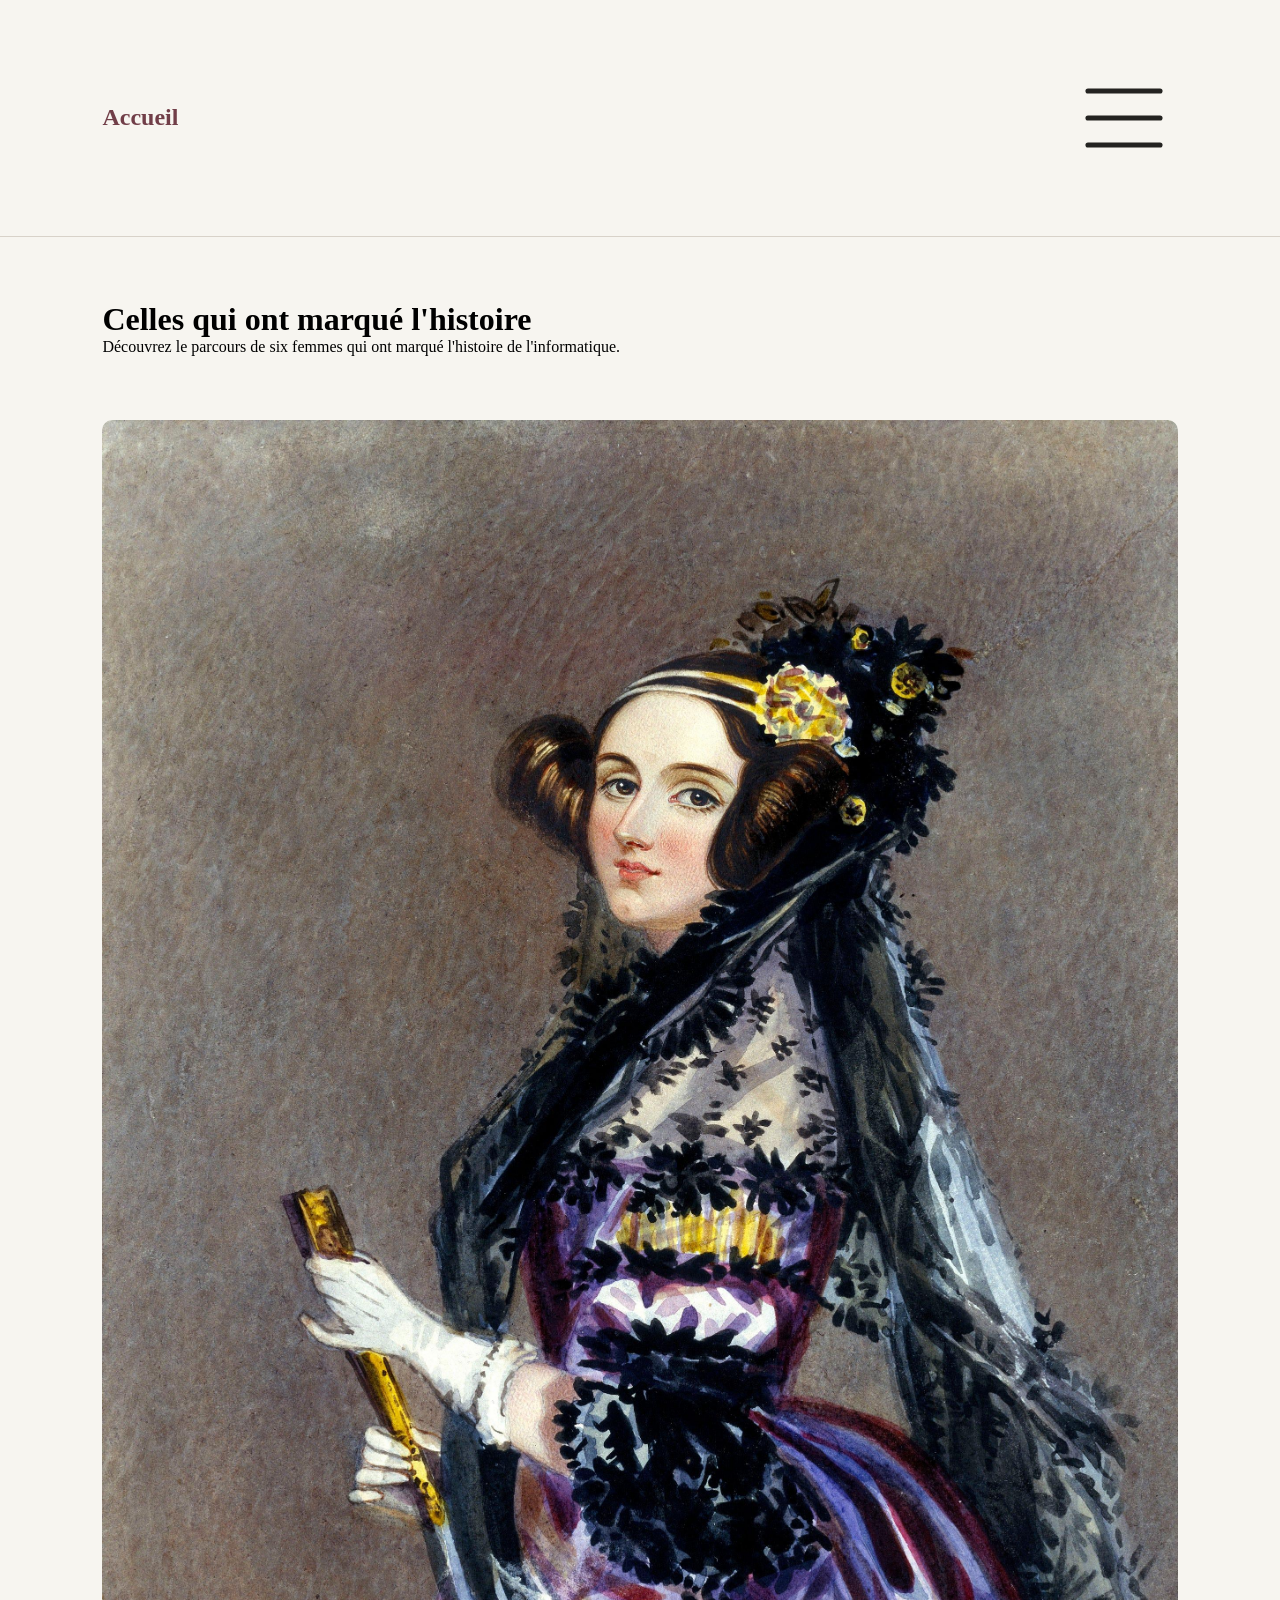
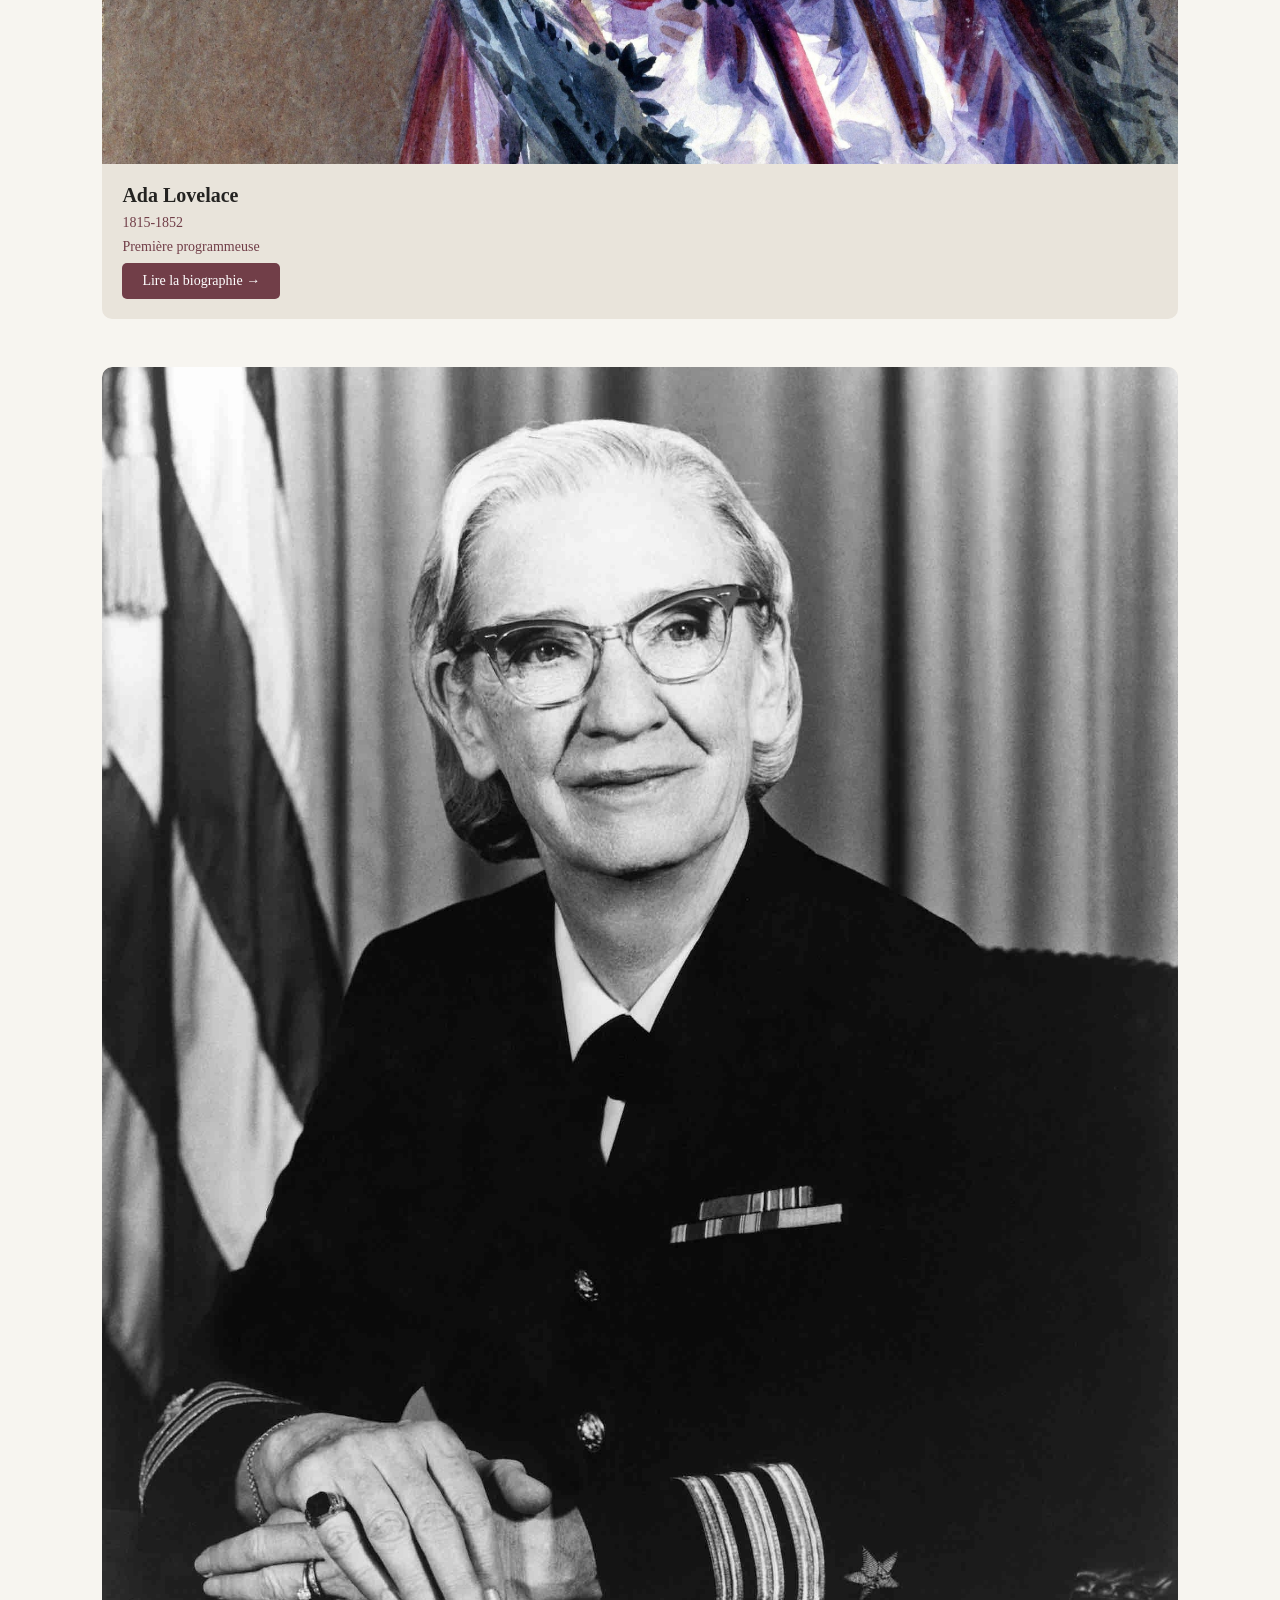
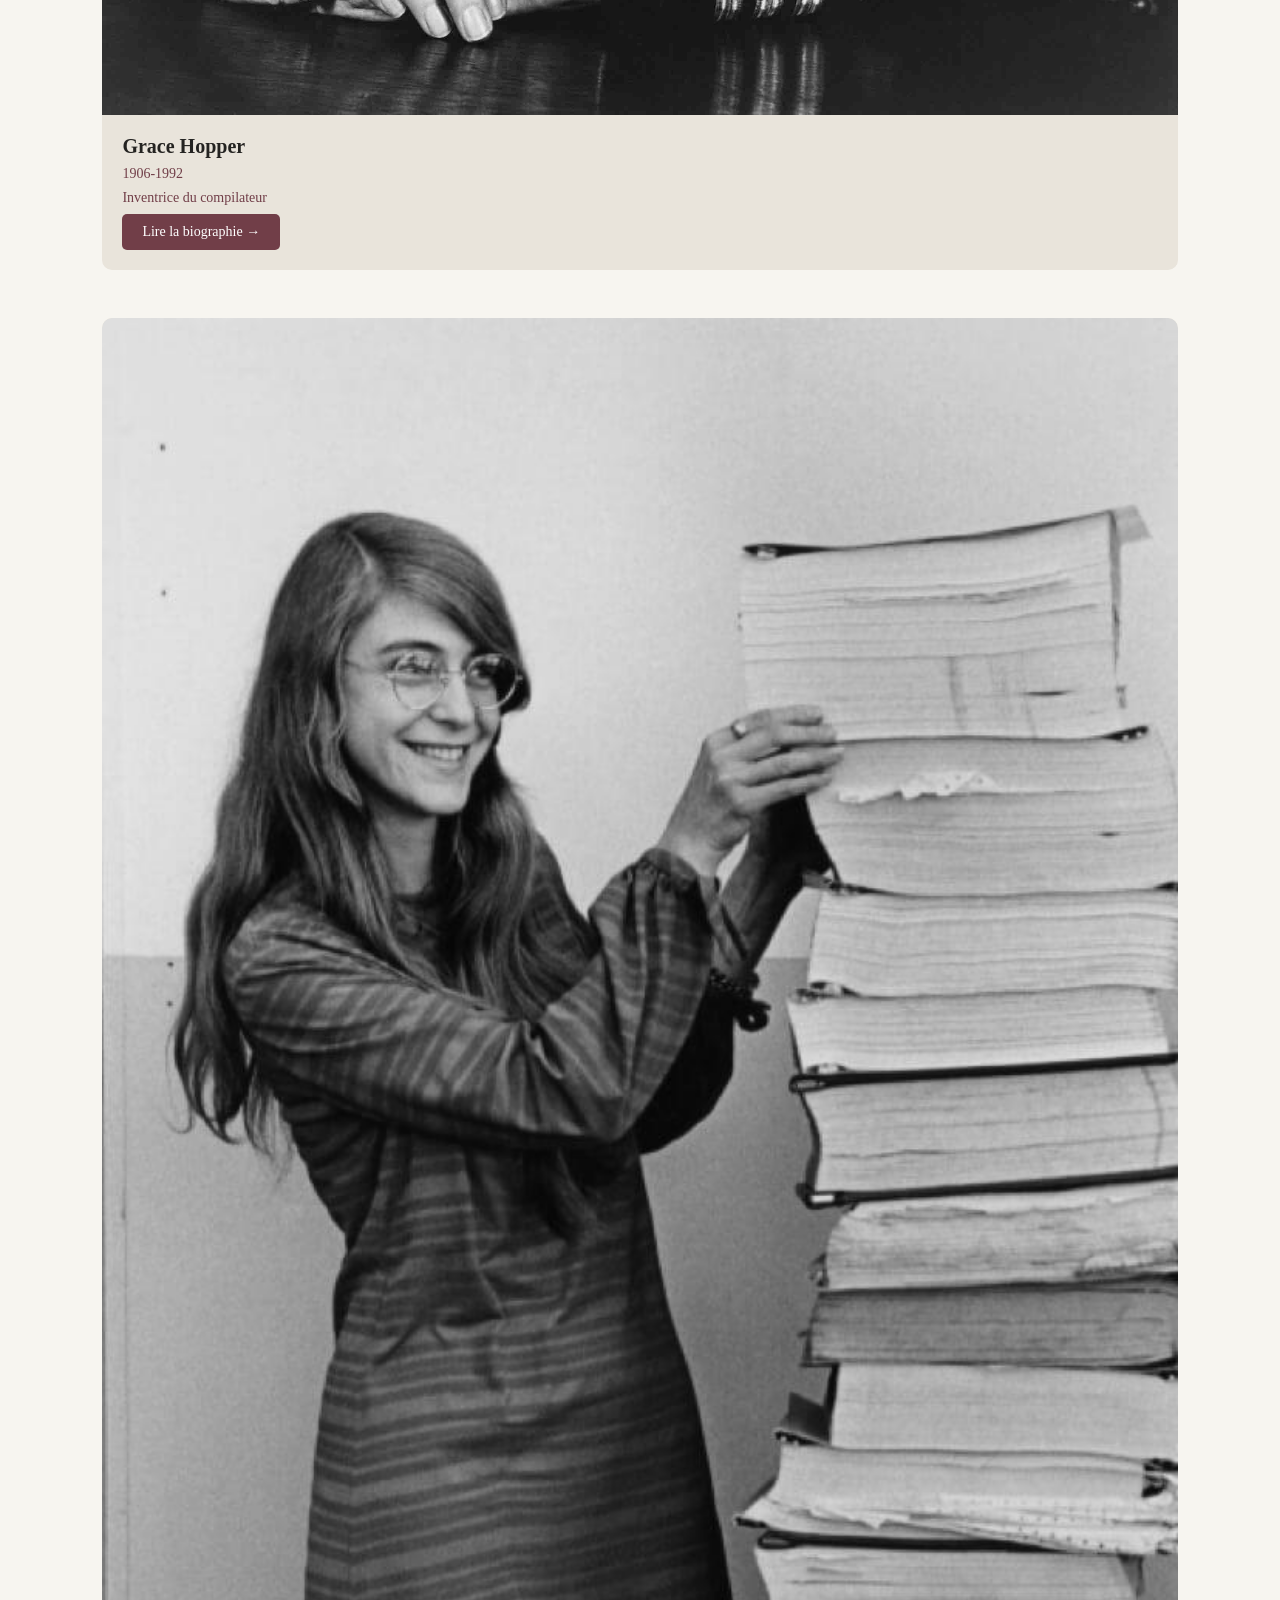
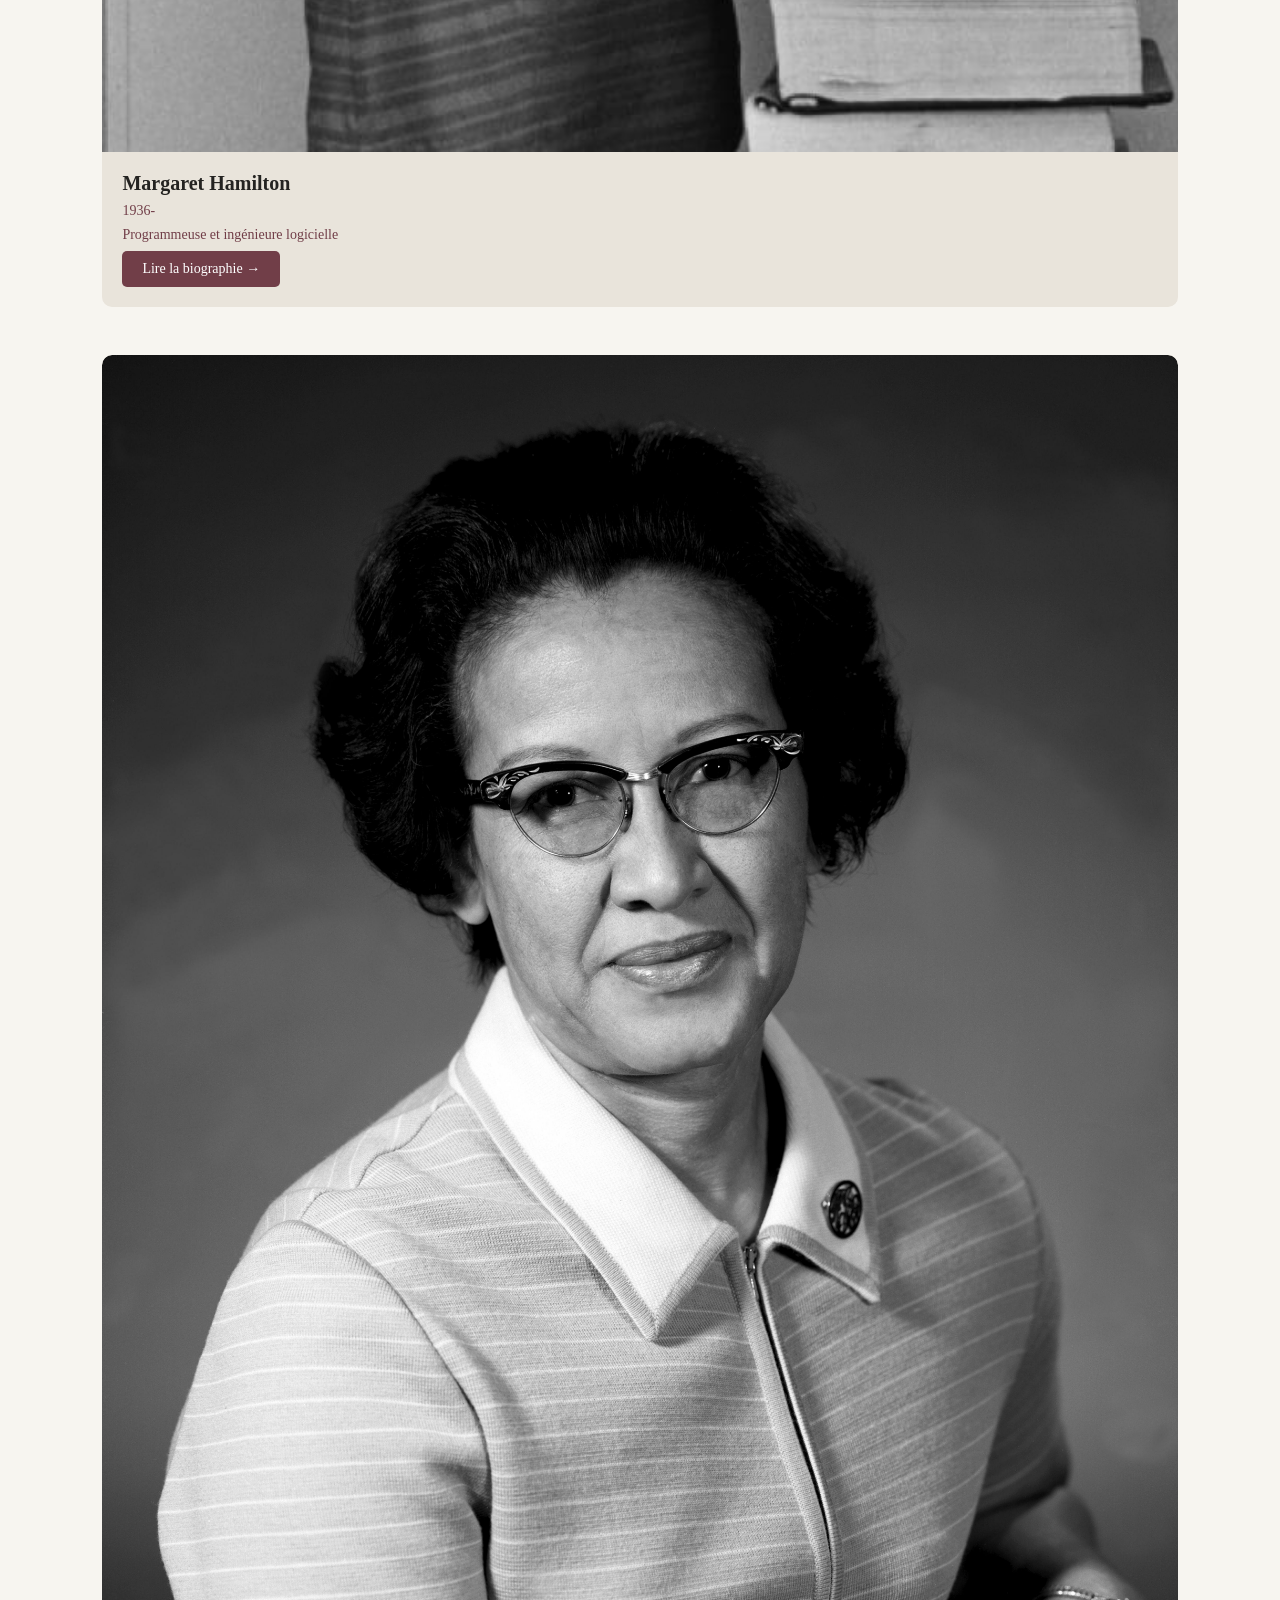
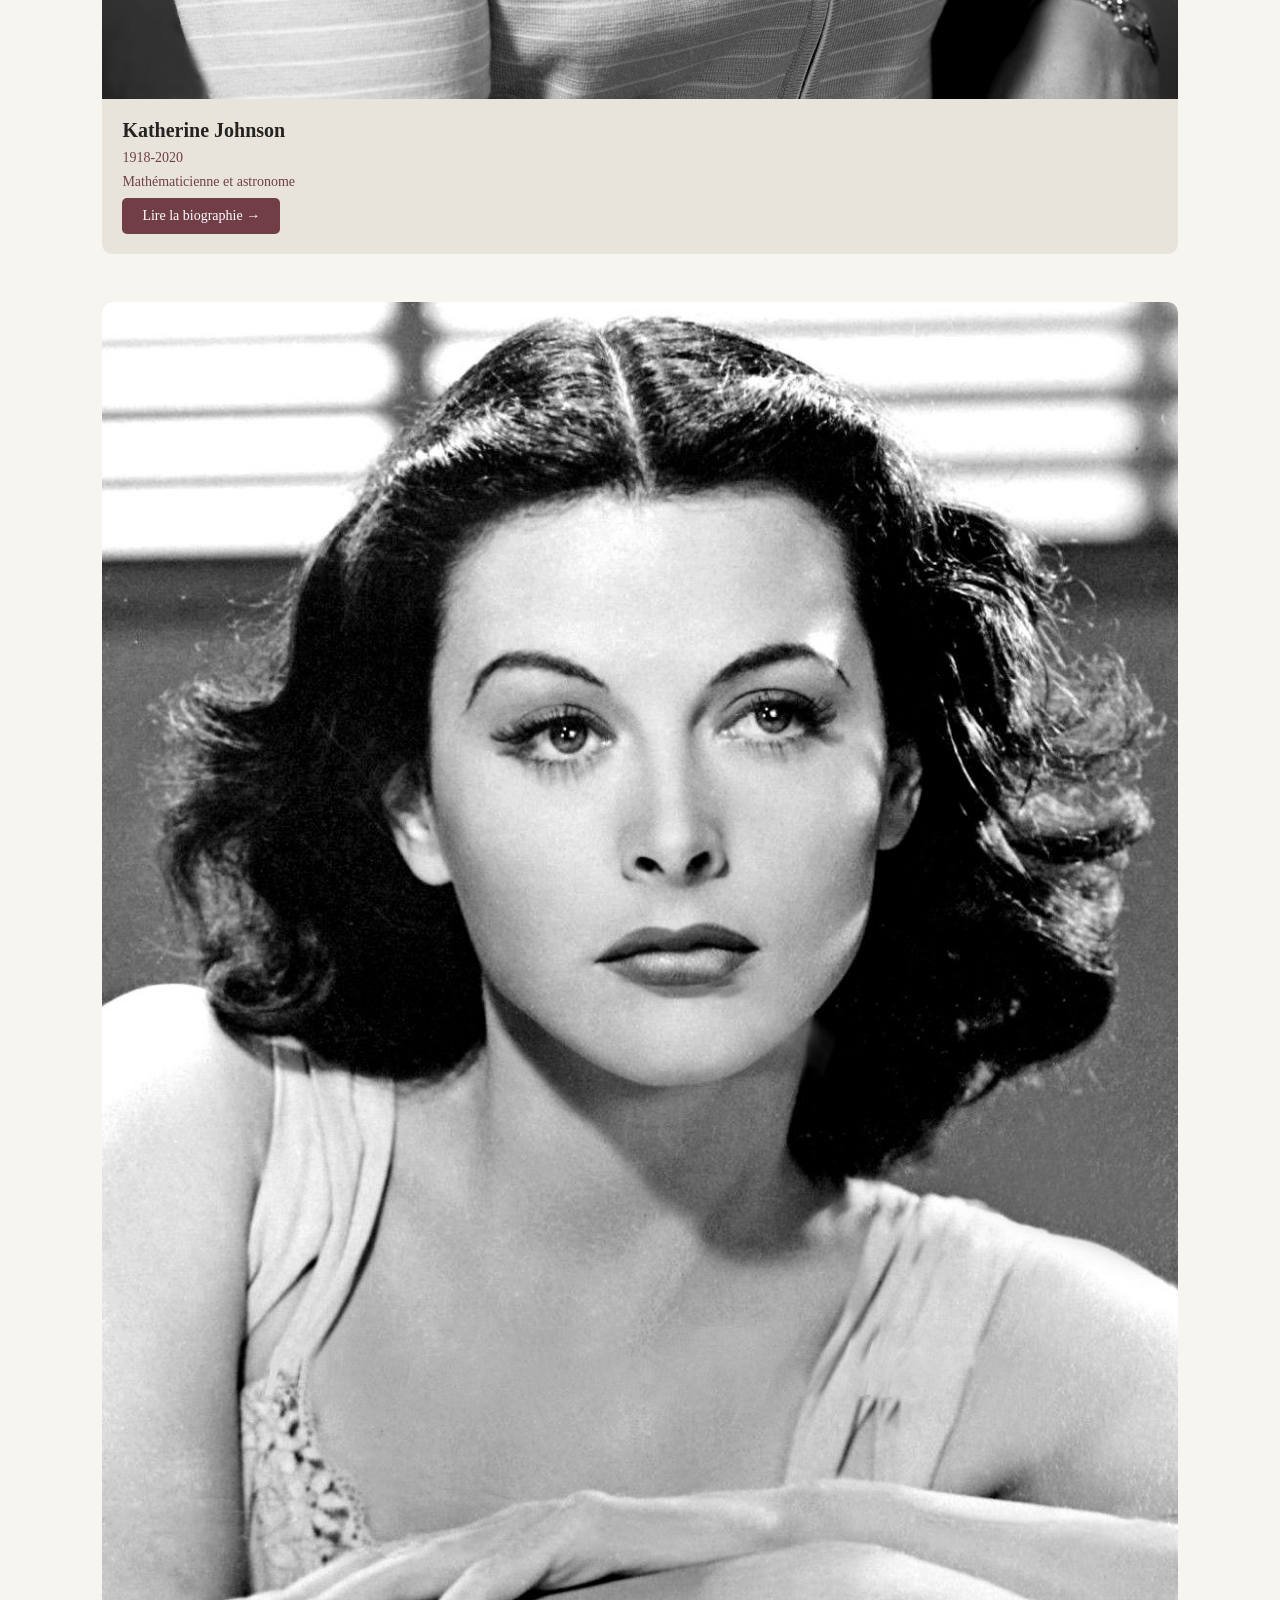
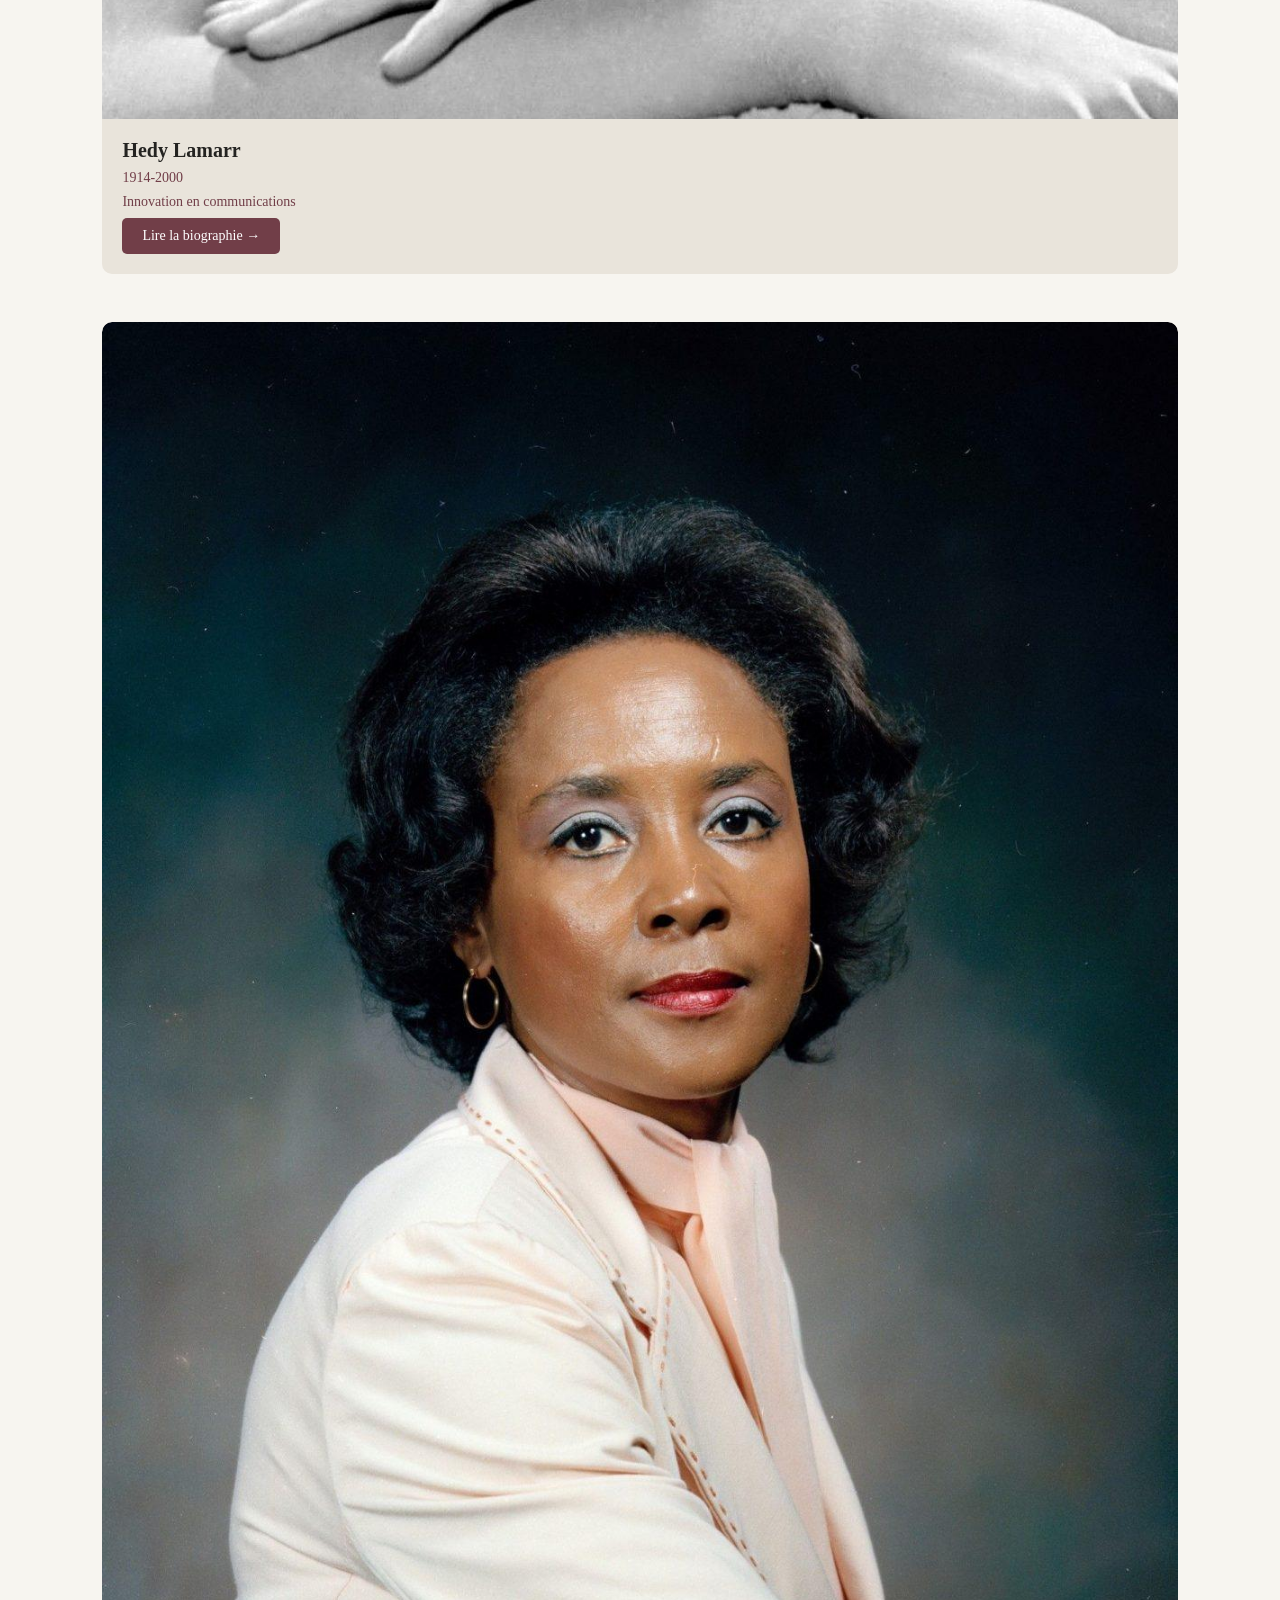
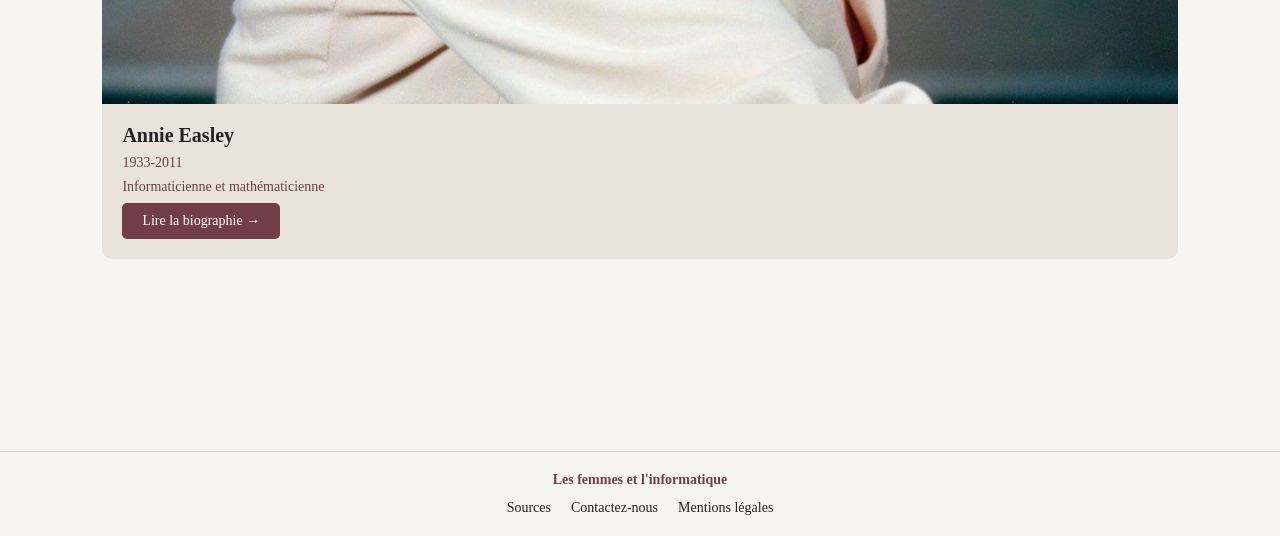
==== archive.html @ ebed2109 "Add contact page, index page, mentions page, and source page with responsive burger menu - Created c" ====
<!DOCTYPE html>
<html lang="fr">
<head>
    <meta charset="UTF-8">
    <meta name="viewport" content="width=device-width, initial-scale=1.0">
    <title>Les femmes et l'informatique</title>
    <link rel="stylesheet" href="./assets/css/style.css">
    <script src="./assets/js/script.js" defer></script>
</head>
<body>
    <header>
        <div id="burger-menu">
            <h2>Accueil</h2>
            <button id="burgerBtn"><img src="./assets/img/menu-burger-icon.svg" alt="burger-menu-icon" title="Icone Navigation" class="burger"></button>
        </div>
        <nav class="popupMenu" id="popupMenu">
            <ul>
                <li><a href="index.html">Accueil</a></li>
                <li><a href="archive.html" class="active">Archives</a></li>
                <li><a href="contact.html">Contactez-nous</a></li>
                <li><a href="mentions.html">Mentions légales</a></li>
            </ul>
        </nav>
    </header>
    <main id="main-archive">
        <div class="main-container">
            <h1>Celles qui ont marqué l'histoire</h1>
            <p>Découvrez le parcours de six femmes qui ont marqué l'histoire de l'informatique.</p>
        </div>
        <div class="second-container-archive">
            <div class="archive-card">
                <a href="./assets/bio-pages/bio1.html"><img src="./assets/img/femme1.webp" alt="Femme 1" title="Femme 1"></a>
                <div class="archive-card-content">
                    <h2>Ada Lovelace</h2>
                    <p>1815-1852</p>
                    <p>Première programmeuse</p>
                    <a href="./assets/bio-pages/bio1.html">Lire la biographie &rarr;</a>
                </div>
            </div>
            <div class="archive-card">
                <a href="./assets/bio-pages/bio2.html"><img src="./assets/img/femme2.webp" alt="Femme 2" title="Femme 2"></a>
                <div class="archive-card-content">
                    <h2>Grace Hopper</h2>
                    <p>1906-1992</p>
                    <p>Inventrice du compilateur</p>
                    <a href="./assets/bio-pages/bio2.html">Lire la biographie &rarr;</a>
                </div>
            </div>
            <div class="archive-card">
                <a href="./assets/bio-pages/bio3.html"><img src="./assets/img/femme3.webp" alt="Femme 3" title="Femme 3"></a>
                <div class="archive-card-content">
                    <h2>Margaret Hamilton</h2>
                    <p>1936-</p>
                    <p>Programmeuse et ingénieure logicielle</p>
                    <a href="./assets/bio-pages/bio3.html">Lire la biographie &rarr;</a>
                </div>
            </div>
            <div class="archive-card">
                <a href="./assets/bio-pages/bio4.html"><img src="./assets/img/femme4.webp" alt="Femme 4" title="Femme 4"></a>
                <div class="archive-card-content">
                    <h2>Katherine Johnson</h2>
                    <p>1918-2020</p>
                    <p>Mathématicienne et astronome</p>
                    <a href="./assets/bio-pages/bio4.html">Lire la biographie &rarr;</a>
                </div>
            </div>
            <div class="archive-card">
                <a href="./assets/bio-pages/bio5.html"><img src="./assets/img/femme5.webp" alt="Femme 5" title="Femme 5"></a>
                <div class="archive-card-content">
                    <h2>Hedy Lamarr</h2>
                    <p>1914-2000</p>
                    <p>Innovation en communications</p>
                    <a href="./assets/bio-pages/bio5.html">Lire la biographie &rarr;</a>
                </div>
            </div>
            <div class="archive-card">
                <a href="./assets/bio-pages/bio6.html"><img src="./assets/img/femme6.webp" alt="Femme 6" title="Femme 6"></a>
                <div class="archive-card-content">
                    <h2>Annie Easley</h2>
                    <p>1933-2011</p>
                    <p>Informaticienne et mathématicienne</p>
                    <a href="./assets/bio-pages/bio6.html">Lire la biographie &rarr;</a>
                </div>
            </div>
        </div>
    </main>
    <footer>
        <p>Les femmes et l'informatique</p>
        <ul>
            <li><a href="source.html">Sources</a></li>
            <li><a href="contact.html">Contactez-nous</a></li>
            <li><a href="mentions.html">Mentions légales</a></li>
        </ul>
    </footer>
</body>
</html>
---- assets/css/style.css ----
* {
    margin: 0;
    padding: 0;
    box-sizing: border-box;
}

:root {
    /* Backgrounds */
    --mainBackground: #F7F5F0;
    --cardBackground: #E9E4DB;
    --formBackground: #ffffff;
    
    /* Text */
    --titleAndtext : #242321;
    --secondaryText : #77736F;

    /* Buttons */
    --buttonBackground: #713E48;

    /* Separator */
    --separator: #D8D2C9;

    /* Typographie */
    --font-primary: "Inter", serif;
}

body {
    background-color: var(--mainBackground);
}

/* Header */
header {
    position: sticky; /*Permets de garder le header en haut de la page quand on scroll*/
    top: 0;
    width: 100%;
    z-index: 1001;
    background-color: var(--mainBackground);
}

header button {
    background-color: transparent;
    border: none;
    width: 10%;
}

header button img {
    display: block;
    width: 100%;
}

/* Section avec accueil et l'icone du menu burger */
#burger-menu {
    display: flex;
    justify-content: space-between;
    align-items: center;
    color: var(--buttonBackground); /* Couleur du texte du header */
    padding: 5% 8%;
    background-color: var(--mainBackground);
    position: relative;
    z-index: 1001; /* Permet de garder le header au-dessus du menu popup */
    border-bottom: 1px solid var(--separator);
}

/* Menu popup qui s'affiche au clic sur le bouton BurgerMenu grâce au JavaScript */
.popupMenu {
    position: fixed;
    inset: 0;
    width: 100%;
    height: 100vh;
    height: 100dvh;
    background-color: var(--mainBackground);
    z-index: 1000;
    display: flex;
    justify-content: center;
    align-items: center;
    opacity: 0;
    visibility: hidden;
    transition: opacity 300ms ease-in-out;
}

.popupMenu.open {
    opacity: 1;
    visibility: visible;
}

.popupMenu ul {
    display: flex;
    flex-direction: column;
    align-items: center;
    gap: 1.5em;
    padding: 0;
    margin: 0;
    list-style: none;
}

.popupMenu li a {
    font-size: 1.5em;
    color: var(--titleAndtext);
    text-decoration: none;
}

.popupMenu li a.active {
    color: var(--buttonBackground);
}

main {
    padding: 5% 8%;
    flex: 1;
}

.main-container-index {
    display: flex;
    flex-direction: column;
    align-items: left;
    justify-content: center;
    gap: 1em;
}


.main-container-index h1 {
    font-family: var(--font-primary);
    font-size: 42px;
    font-weight: 700;
    color: var(--titleAndtext);
}

.main-container-index p {
    font-family: var(--font-primary);
    font-size: 15px;
    font-weight: 400;
    color: var(--secondaryText);
}

.main-container-index a {
    font-family: var(--font-primary);
    font-size: 14px;
    font-weight: 400;
    color: var(--formBackground);
    text-decoration: none;
    background-color: var(--buttonBackground);
    padding: 10px 20px;
    border-radius: 5px;
    width: fit-content;
}

.main-container-index img {
    width: 100%;
    max-width: 600px;
    height: auto;
    margin-top: 20px;
    border-radius: 10px;
    box-shadow: 0 8px 10px rgba(0, 0, 0, 0.5);
}

.main-container-index figure {
    display: flex;
    flex-direction: column;
    align-items: left;
    gap: 0.5em;
}

.main-container-index figcaption {
    font-family: var(--font-primary);
    font-size: 12px;
    font-weight: 400;
    color: var(--secondaryText);
}

.main-container-index hr {
    color: var(--separator);
    margin: 20px 0;
}

footer {
    background-color: var(--mainBackground);
    padding: 20px 8%;
    border-top: 1px solid var(--separator);
    display: flex;
    flex-direction: column;
    align-items: center;
    margin-top: 10%;
}

footer p {
    font-family: var(--font-primary);
    font-size: 14px;
    font-weight: 600;
    color: var(--buttonBackground);
    margin-bottom: 10px;
}

footer ul {
    list-style: none;
    display: flex;
    gap: 20px;
    padding: 0;
    margin: 0;
}

footer ul li a {
    font-family: var(--font-primary);
    font-size: 14px;
    font-weight: 400;
    color: var(--titleAndtext);
    text-decoration: none;
}

#main-archive {
    display: flex;
    flex-direction: column;
    align-items: left;
    justify-content: center;
    gap: 4em;
}

.second-container-archive {
    display: flex;
    flex-direction: column;
    align-items: left;
    justify-content: center;
    gap: 3em;
}

.archive-card {
    display: flex;
    flex-direction: column;
    background-color: var(--cardBackground);
    border-radius: 10px;
    height: auto;
    overflow: hidden; /* Permet de cacher les parties de l'image qui dépassent de la card */
}

.archive-card > a {
    width: 100%;
}

.archive-card img {
    display: block;
    width: 100%;
    height: auto;
    border-radius: 10px 10px 0 0;
}

.archive-card-content {
    padding: 20px;
    display: flex;
    flex-direction: column;
    justify-content: space-between;
    gap: 0.5em;
}

.archive-card-content h2 {
    font-family: var(--font-primary);
    font-size: 20px;
    font-weight: 700;
    color: var(--titleAndtext);
}

.archive-card-content p {
    font-family: var(--font-primary);
    font-size: 14px;
    font-weight: 400;
    color: var(--buttonBackground);
}

.archive-card-content a {
    font-family: var(--font-primary);
    font-size: 14px;
    font-weight: 400;
    color: var(--formBackground);
    text-decoration: none;
    background-color: var(--buttonBackground);
    padding: 10px 20px;
    border-radius: 5px;
    width: fit-content;
    align-self: flex-start;
}

#main-contact {
    display: flex;
    flex-direction: column;
    align-items: left;
    justify-content: center;
    gap: 4em;
}

.second-container-contact fieldset {
    border: none;
    padding: 0;
    margin: 0;
}

.second-container-contact label {
    font-family: var(--font-primary);
    font-size: 14px;
    font-weight: 600;
    color: var(--titleAndtext);
    display: block;
    margin-bottom: 5px;
}

.second-container-contact input, .second-container-contact textarea {
    font-family: var(--font-primary);
    font-size: 14px;
    font-weight: 400;
    color: var(--titleAndtext);
    width: 100%;
    padding: 10px;
    border: 1px solid var(--separator);
    border-radius: 5px;
    margin-bottom: 15px;
}

.second-container-contact button[type="submit"] {
    font-family: var(--font-primary);
    font-size: 14px;
    font-weight: 400;
    color: var(--formBackground);
    text-decoration: none;
    background-color: var(--buttonBackground);
    padding: 10px 20px;
    border-radius: 5px;
    width: fit-content;
    border: none;
}

#main-source {
    display: flex;
    flex-direction: column;
    align-items: left;
    justify-content: center;
    gap: 4em;
}

.main-container-source {
    display: flex;
    flex-direction: column;
    align-items: left;
    justify-content: center;
    gap: 1em;
}

.main-container-source h1 {
    font-family: var(--font-primary);
    font-size: 42px;
    font-weight: 700;
    color: var(--titleAndtext);
}

.main-container-source p {
    font-family: var(--font-primary);
    font-size: 15px;
    font-weight: 400;
    color: var(--secondaryText);
}

.main-container-source ul {
    list-style: none;
    padding: 0;
}

.main-container-source ul li {
    font-family: var(--font-primary);
    font-size: 14px;
    font-weight: 400;
    color: var(--titleAndtext);
    margin-bottom: 10px;
}

.main-container-source ul li a {
    color: var(--buttonBackground);
    text-decoration: none;
}

#main-mentions {
    display: flex;
    flex-direction: column;
    align-items: left;
    justify-content: center;
    gap: 4em;
}

.main-container-mentions {
    display: flex;
    flex-direction: column;
    align-items: left;
    justify-content: center;
    gap: 1em;
}

.main-container-mentions h1 {
    font-family: var(--font-primary);
    font-size: 42px;
    font-weight: 700;
    color: var(--titleAndtext);
}

.main-container-mentions p {
    font-family: var(--font-primary);
    font-size: 15px;
    font-weight: 400;
    color: var(--secondaryText);
}

.main-container-mentions a {
    color: var(--buttonBackground);
    text-decoration: none;
}

#main-bio {
    display: flex;
    flex-direction: column;
    align-items: left;
    justify-content: center;
    gap: 4em;
}

.main-container-bio {
    display: flex;
    flex-direction: column;
    align-items: left;
    justify-content: center;
    gap: 1em;
}

.main-container-bio h1 {
    font-family: var(--font-primary);
    font-size: 42px;
    font-weight: 700;
    color: var(--titleAndtext);
}

.main-container-bio p {
    font-family: var(--font-primary);
    font-size: 15px;
    font-weight: 400;
    color: var(--secondaryText);
}

.main-container-bio a {
    color: var(--buttonBackground);
    text-decoration: none;
}

#back-button {
    font-family: var(--font-primary);
    font-size: 14px;
    font-weight: 400;
    color: var(--formBackground);
    text-decoration: none;
    padding: 10px 20px;
    border-radius: 5px;
    background-color: var(--buttonBackground);
    width: fit-content;
}
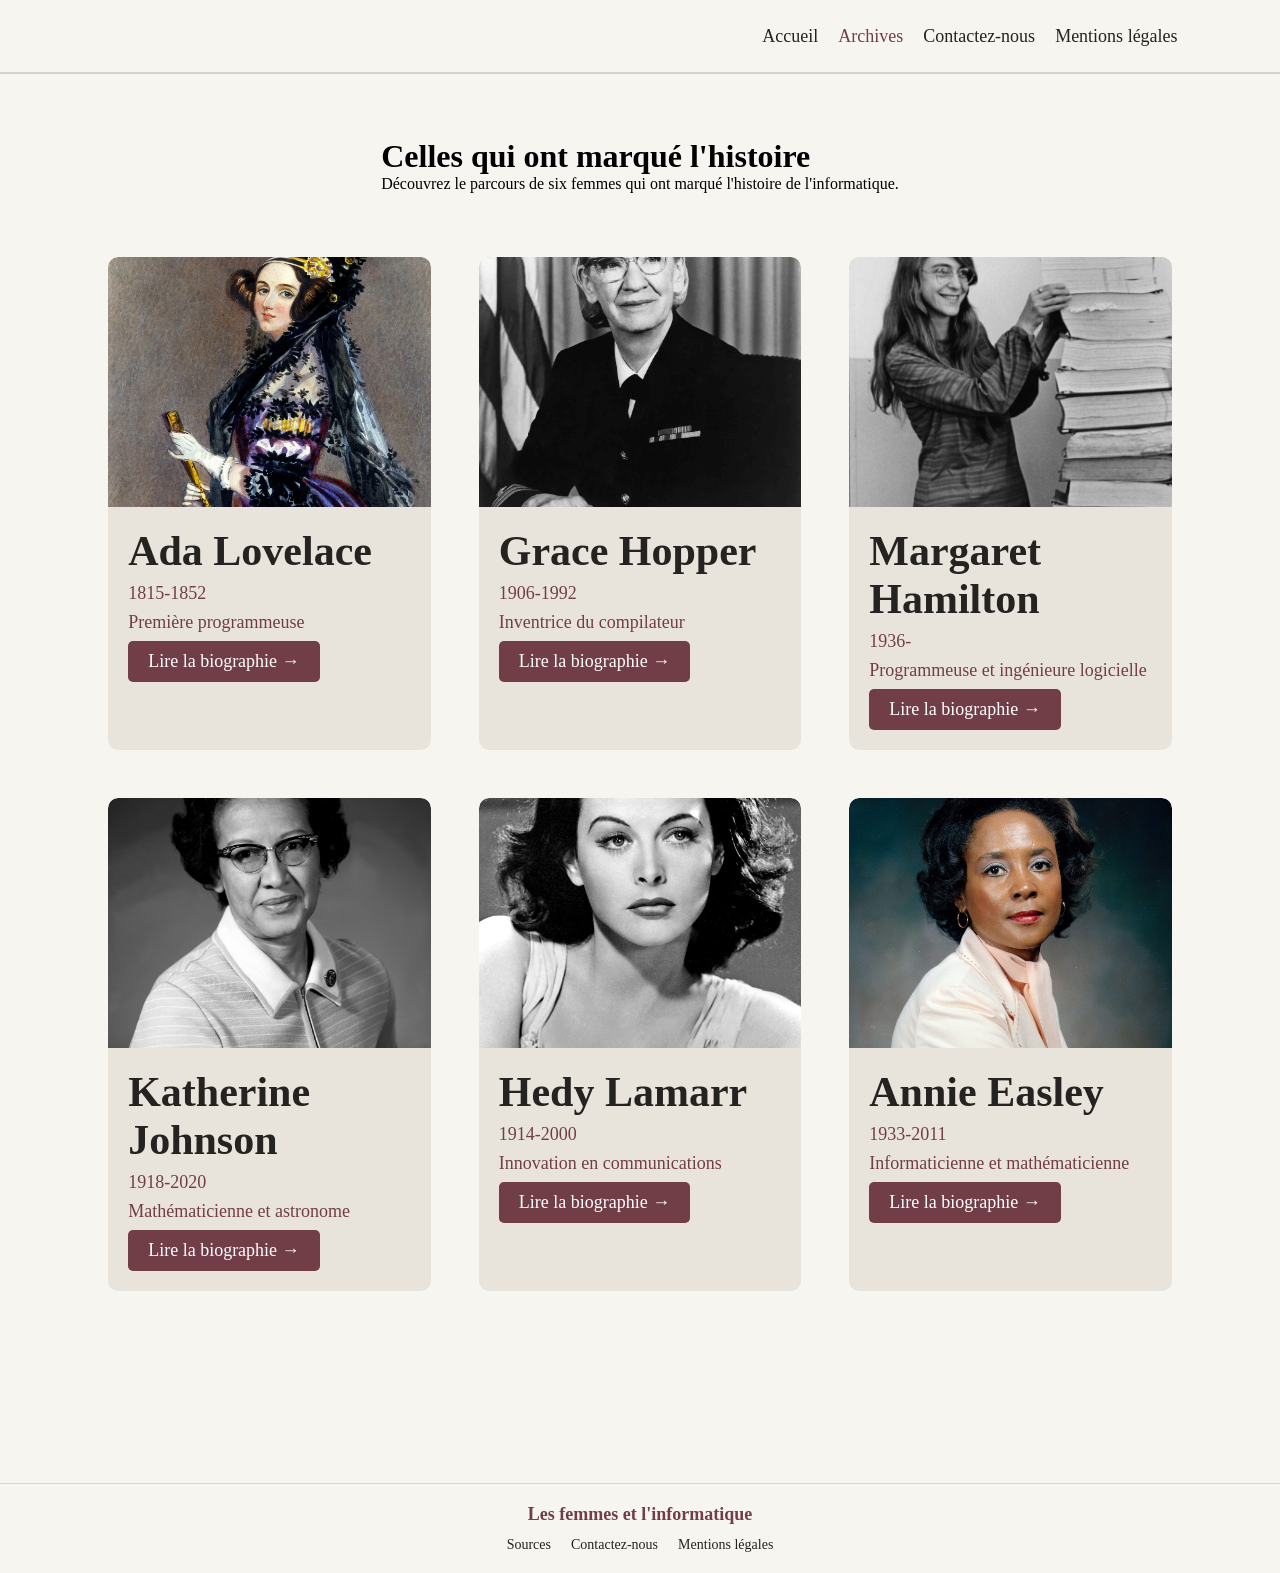
==== commit b3a32176: "Refactor code structure for improved readability and maintainability" ====
--- a/archive.html
+++ b/archive.html
@@ -14,6 +14,14 @@
             <button id="burgerBtn"><img src="./assets/img/menu-burger-icon.svg" alt="burger-menu-icon" title="Icone Navigation" class="burger"></button>
         </div>
         <nav class="popupMenu" id="popupMenu">
+            <ul>
+                <li><a href="index.html">Accueil</a></li>
+                <li><a href="archive.html" class="active">Archives</a></li>
+                <li><a href="contact.html">Contactez-nous</a></li>
+                <li><a href="mentions.html">Mentions légales</a></li>
+            </ul>
+        </nav>
+        <nav class="navbar">
             <ul>
                 <li><a href="index.html">Accueil</a></li>
                 <li><a href="archive.html" class="active">Archives</a></li>
--- a/assets/css/style.css
+++ b/assets/css/style.css
@@ -143,7 +143,7 @@
     width: fit-content;
 }
 
-.main-container-index img {
+figure img {
     width: 100%;
     max-width: 600px;
     height: auto;
@@ -152,23 +152,47 @@
     box-shadow: 0 8px 10px rgba(0, 0, 0, 0.5);
 }
 
-.main-container-index figure {
+figure  {
+    margin-top: 20px;
     display: flex;
     flex-direction: column;
     align-items: left;
     gap: 0.5em;
 }
 
-.main-container-index figcaption {
+figcaption {
     font-family: var(--font-primary);
     font-size: 12px;
     font-weight: 400;
     color: var(--secondaryText);
 }
 
-.main-container-index hr {
+hr {
     color: var(--separator);
     margin: 20px 0;
+}
+
+.second-container-index {
+    display: flex;
+    flex-direction: column;
+    align-items: left;
+    justify-content: center;
+    gap: 1em;
+}
+
+
+.second-container-index h1 {
+    font-family: var(--font-primary);
+    font-size: 42px;
+    font-weight: 700;
+    color: var(--titleAndtext);
+}
+
+.second-container-index p {
+    font-family: var(--font-primary);
+    font-size: 15px;
+    font-weight: 400;
+    color: var(--secondaryText);
 }
 
 footer {
@@ -452,4 +476,128 @@
     border-radius: 5px;
     background-color: var(--buttonBackground);
     width: fit-content;
+}
+
+.navbar {
+    display: none;
+}
+
+
+@media screen and (min-width: 960px) {
+    .navbar {
+        display: flex;
+        justify-content: flex-end;
+        align-items: center;
+        background-color: var(--mainBackground);
+        padding: 2% 8%;
+        border-bottom: 2px solid var(--separator);
+    }
+
+    .navbar ul {
+        display: flex;
+        gap: 20px;
+        padding: 0;
+        margin: 0;
+        list-style: none;
+    }
+
+    .navbar ul li a {
+        font-family: var(--font-primary);
+        font-weight: 400;
+        font-size: 18px;
+        color: var(--titleAndtext);
+        text-decoration: none;
+    }
+
+    .navbar ul li a.active {
+        color: var(--buttonBackground);
+    }
+
+    #burger-menu {
+        display: none;
+    }
+
+    main {
+        padding: 5% 8%;
+        display: grid;
+        grid-template-columns: repeat(2, 1fr);
+        grid-template-rows: repeat(3, auto);
+        align-items: center;
+        gap: 5em;
+    }
+
+    .main-container-index {
+        grid-column: 1 / 2;
+        grid-row: 1 / 2;
+    }
+
+    figure {
+        grid-column: 2 / 3;
+        grid-row: 1 / 2;
+        align-self: right;
+    }
+
+    figcaption {
+        font-size: 18px;
+    }
+
+    hr {
+        grid-column: 1 / 3;
+        grid-row: 2 / 3;
+    }
+
+    .second-container-index {
+        grid-column: 1 / 2;
+        grid-row: 3 / 4;
+    }
+
+    .second-container-index h2 {
+        font-size: 42px;
+    }
+    
+    .second-container-index p {
+        font-size: 18px;
+    }
+
+    #second-img-index {
+        display: block;
+        grid-column: 2 / 3;
+        grid-row: 3 / 4;
+        align-self: right;
+    }
+
+    footer a {
+        font-size: 18px;
+    }
+
+    footer p {
+        font-size: 18px;
+    }
+
+    .second-container-archive {
+        display: flex;
+        flex-direction: row;
+        flex-wrap: wrap;
+    }
+
+    .archive-card {
+        width: 30%;
+    }
+
+    .archive-card img {
+        max-height: 250px;
+        object-fit: cover;
+    }
+
+    .archive-card-content h2 {
+        font-size: 42px;
+    }
+
+    .archive-card-content p {
+        font-size: 18px;
+    }
+
+    .archive-card-content a {
+        font-size: 18px;
+    }
 }
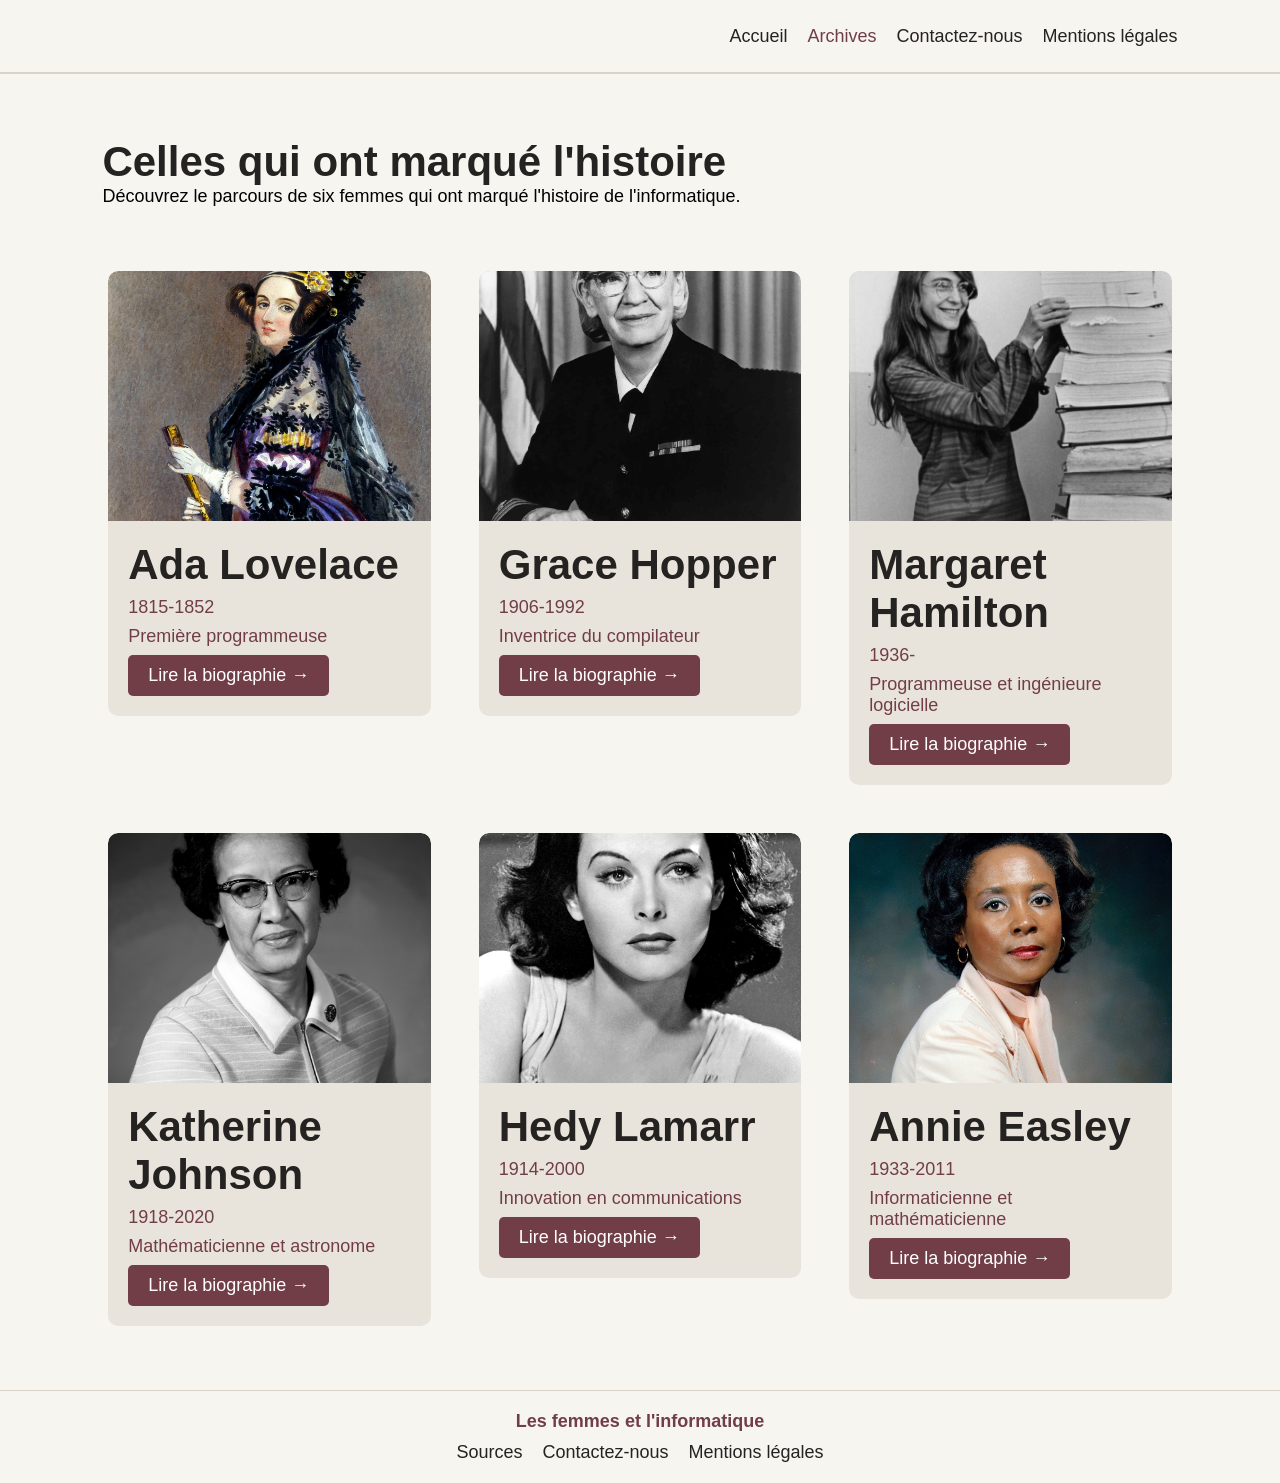
==== commit 052186f7: "Update page titles for better context and navigation; adjust link paths for consistency" ====
--- a/archive.html
+++ b/archive.html
@@ -3,7 +3,7 @@
 <head>
     <meta charset="UTF-8">
     <meta name="viewport" content="width=device-width, initial-scale=1.0">
-    <title>Les femmes et l'informatique</title>
+    <title>Les femmes et l'informatique | Archives</title>
     <link rel="stylesheet" href="./assets/css/style.css">
     <script src="./assets/js/script.js" defer></script>
 </head>
--- a/assets/css/style.css
+++ b/assets/css/style.css
@@ -21,11 +21,40 @@
     --separator: #D8D2C9;
 
     /* Typographie */
-    --font-primary: "Inter", serif;
+    --font-primary: "Inter", sans-serif;
 }
 
 body {
     background-color: var(--mainBackground);
+    min-height: 100vh;
+    display: flex;
+    flex-direction: column;
+}
+
+/* Typographie globale : styles mobiles */
+body {
+    font-family: var(--font-primary);
+}
+
+h1, h2 {
+    font-weight: 700;
+    color: var(--titleAndtext);
+}
+
+h1 {
+    font-size: 42px;
+}
+
+h2 {
+    font-size: 20px;
+}
+
+p {
+    font-size: 15px;
+}
+
+a {
+    font-size: 14px;
 }
 
 /* Header */
@@ -45,7 +74,7 @@
 
 header button img {
     display: block;
-    width: 100%;
+    width: 80%;
 }
 
 /* Section avec accueil et l'icone du menu burger */
@@ -111,29 +140,23 @@
 .main-container-index {
     display: flex;
     flex-direction: column;
-    align-items: left;
+    align-items: flex-start;
     justify-content: center;
     gap: 1em;
 }
 
 
 .main-container-index h1 {
-    font-family: var(--font-primary);
-    font-size: 42px;
     font-weight: 700;
     color: var(--titleAndtext);
 }
 
 .main-container-index p {
-    font-family: var(--font-primary);
-    font-size: 15px;
     font-weight: 400;
     color: var(--secondaryText);
 }
 
 .main-container-index a {
-    font-family: var(--font-primary);
-    font-size: 14px;
     font-weight: 400;
     color: var(--formBackground);
     text-decoration: none;
@@ -156,7 +179,7 @@
     margin-top: 20px;
     display: flex;
     flex-direction: column;
-    align-items: left;
+    align-items: center;
     gap: 0.5em;
 }
 
@@ -175,22 +198,18 @@
 .second-container-index {
     display: flex;
     flex-direction: column;
-    align-items: left;
+    align-items: flex-start;
     justify-content: center;
     gap: 1em;
 }
 
 
 .second-container-index h1 {
-    font-family: var(--font-primary);
-    font-size: 42px;
     font-weight: 700;
     color: var(--titleAndtext);
 }
 
 .second-container-index p {
-    font-family: var(--font-primary);
-    font-size: 15px;
     font-weight: 400;
     color: var(--secondaryText);
 }
@@ -202,12 +221,10 @@
     display: flex;
     flex-direction: column;
     align-items: center;
-    margin-top: 10%;
+    margin-top: 0;
 }
 
 footer p {
-    font-family: var(--font-primary);
-    font-size: 14px;
     font-weight: 600;
     color: var(--buttonBackground);
     margin-bottom: 10px;
@@ -222,8 +239,6 @@
 }
 
 footer ul li a {
-    font-family: var(--font-primary);
-    font-size: 14px;
     font-weight: 400;
     color: var(--titleAndtext);
     text-decoration: none;
@@ -232,15 +247,19 @@
 #main-archive {
     display: flex;
     flex-direction: column;
-    align-items: left;
+    align-items: flex-start;
     justify-content: center;
     gap: 4em;
 }
 
+#main-archive .main-container {
+    text-align: left;
+}
+
 .second-container-archive {
     display: flex;
     flex-direction: column;
-    align-items: left;
+    align-items: flex-start;
     justify-content: center;
     gap: 3em;
 }
@@ -274,22 +293,16 @@
 }
 
 .archive-card-content h2 {
-    font-family: var(--font-primary);
-    font-size: 20px;
     font-weight: 700;
     color: var(--titleAndtext);
 }
 
 .archive-card-content p {
-    font-family: var(--font-primary);
-    font-size: 14px;
     font-weight: 400;
     color: var(--buttonBackground);
 }
 
 .archive-card-content a {
-    font-family: var(--font-primary);
-    font-size: 14px;
     font-weight: 400;
     color: var(--formBackground);
     text-decoration: none;
@@ -303,7 +316,7 @@
 #main-contact {
     display: flex;
     flex-direction: column;
-    align-items: left;
+    align-items: center;
     justify-content: center;
     gap: 4em;
 }
@@ -346,12 +359,13 @@
     border-radius: 5px;
     width: fit-content;
     border: none;
+    align-self: flex-end;
 }
 
 #main-source {
     display: flex;
     flex-direction: column;
-    align-items: left;
+    align-items: flex-start;
     justify-content: center;
     gap: 4em;
 }
@@ -359,21 +373,17 @@
 .main-container-source {
     display: flex;
     flex-direction: column;
-    align-items: left;
+    align-items: flex-start;
     justify-content: center;
     gap: 1em;
 }
 
 .main-container-source h1 {
-    font-family: var(--font-primary);
-    font-size: 42px;
     font-weight: 700;
     color: var(--titleAndtext);
 }
 
 .main-container-source p {
-    font-family: var(--font-primary);
-    font-size: 15px;
     font-weight: 400;
     color: var(--secondaryText);
 }
@@ -399,7 +409,7 @@
 #main-mentions {
     display: flex;
     flex-direction: column;
-    align-items: left;
+    align-items: flex-start;
     justify-content: center;
     gap: 4em;
 }
@@ -407,21 +417,17 @@
 .main-container-mentions {
     display: flex;
     flex-direction: column;
-    align-items: left;
+    align-items: flex-start;
     justify-content: center;
     gap: 1em;
 }
 
 .main-container-mentions h1 {
-    font-family: var(--font-primary);
-    font-size: 42px;
     font-weight: 700;
     color: var(--titleAndtext);
 }
 
 .main-container-mentions p {
-    font-family: var(--font-primary);
-    font-size: 15px;
     font-weight: 400;
     color: var(--secondaryText);
 }
@@ -434,7 +440,7 @@
 #main-bio {
     display: flex;
     flex-direction: column;
-    align-items: left;
+    align-items: flex-start;
     justify-content: center;
     gap: 4em;
 }
@@ -442,23 +448,25 @@
 .main-container-bio {
     display: flex;
     flex-direction: column;
-    align-items: left;
+    align-items: flex-start;
     justify-content: center;
     gap: 1em;
 }
 
+.main-container-bio img {
+    width: 30%;
+    object-fit: cover;
+}
+
 .main-container-bio h1 {
-    font-family: var(--font-primary);
-    font-size: 42px;
     font-weight: 700;
     color: var(--titleAndtext);
 }
 
 .main-container-bio p {
-    font-family: var(--font-primary);
-    font-size: 15px;
     font-weight: 400;
     color: var(--secondaryText);
+    padding-right: 20%;
 }
 
 .main-container-bio a {
@@ -483,7 +491,16 @@
 }
 
 
-@media screen and (min-width: 960px) {
+@media screen and (min-width: 768px) {
+    /* Typographie desktop */
+    h2 {
+        font-size: 42px;
+    }
+
+    p, a {
+        font-size: 18px;
+    }
+
     .navbar {
         display: flex;
         justify-content: flex-end;
@@ -502,9 +519,7 @@
     }
 
     .navbar ul li a {
-        font-family: var(--font-primary);
         font-weight: 400;
-        font-size: 18px;
         color: var(--titleAndtext);
         text-decoration: none;
     }
@@ -537,10 +552,6 @@
         align-self: right;
     }
 
-    figcaption {
-        font-size: 18px;
-    }
-
     hr {
         grid-column: 1 / 3;
         grid-row: 2 / 3;
@@ -549,14 +560,6 @@
     .second-container-index {
         grid-column: 1 / 2;
         grid-row: 3 / 4;
-    }
-
-    .second-container-index h2 {
-        font-size: 42px;
-    }
-    
-    .second-container-index p {
-        font-size: 18px;
     }
 
     #second-img-index {
@@ -566,12 +569,12 @@
         align-self: right;
     }
 
-    footer a {
-        font-size: 18px;
-    }
-
-    footer p {
-        font-size: 18px;
+    #main-archive {
+        display: flex;
+        flex-direction: column;
+        align-items: flex-start;
+        justify-content: center;
+        gap: 4em;
     }
 
     .second-container-archive {
@@ -589,15 +592,47 @@
         object-fit: cover;
     }
 
-    .archive-card-content h2 {
-        font-size: 42px;
-    }
-
-    .archive-card-content p {
-        font-size: 18px;
-    }
-
-    .archive-card-content a {
-        font-size: 18px;
-    }
+    .second-container-contact {
+        display: flex;
+        flex-direction: column;
+        width: min(100%, 700px);
+        margin: 0 auto;
+    }
+
+    #main-contact {
+        grid-column: 1 / -1;
+        align-items: center;
+    }
+
+    #main-contact .main-container {
+        width: min(100%, 700px);
+        text-align: left;
+    }
+
+    .second-container-contact form,
+    .second-container-contact fieldset {
+        width: 100%;
+    }
+
+    .main-container-mentions {
+        padding-right: 20%;
+    }
+
+    #main-bio {
+        display: flex;
+        flex-direction: column;
+        gap: 4em;
+    }
+
+    .main-container-bio img {
+        width: 50%;
+        object-fit: cover;
+        align-self: center;
+    }
+
+    .main-container-bio p {
+        align-self: center;
+        padding: 0 10%;
+    }
+
 }
